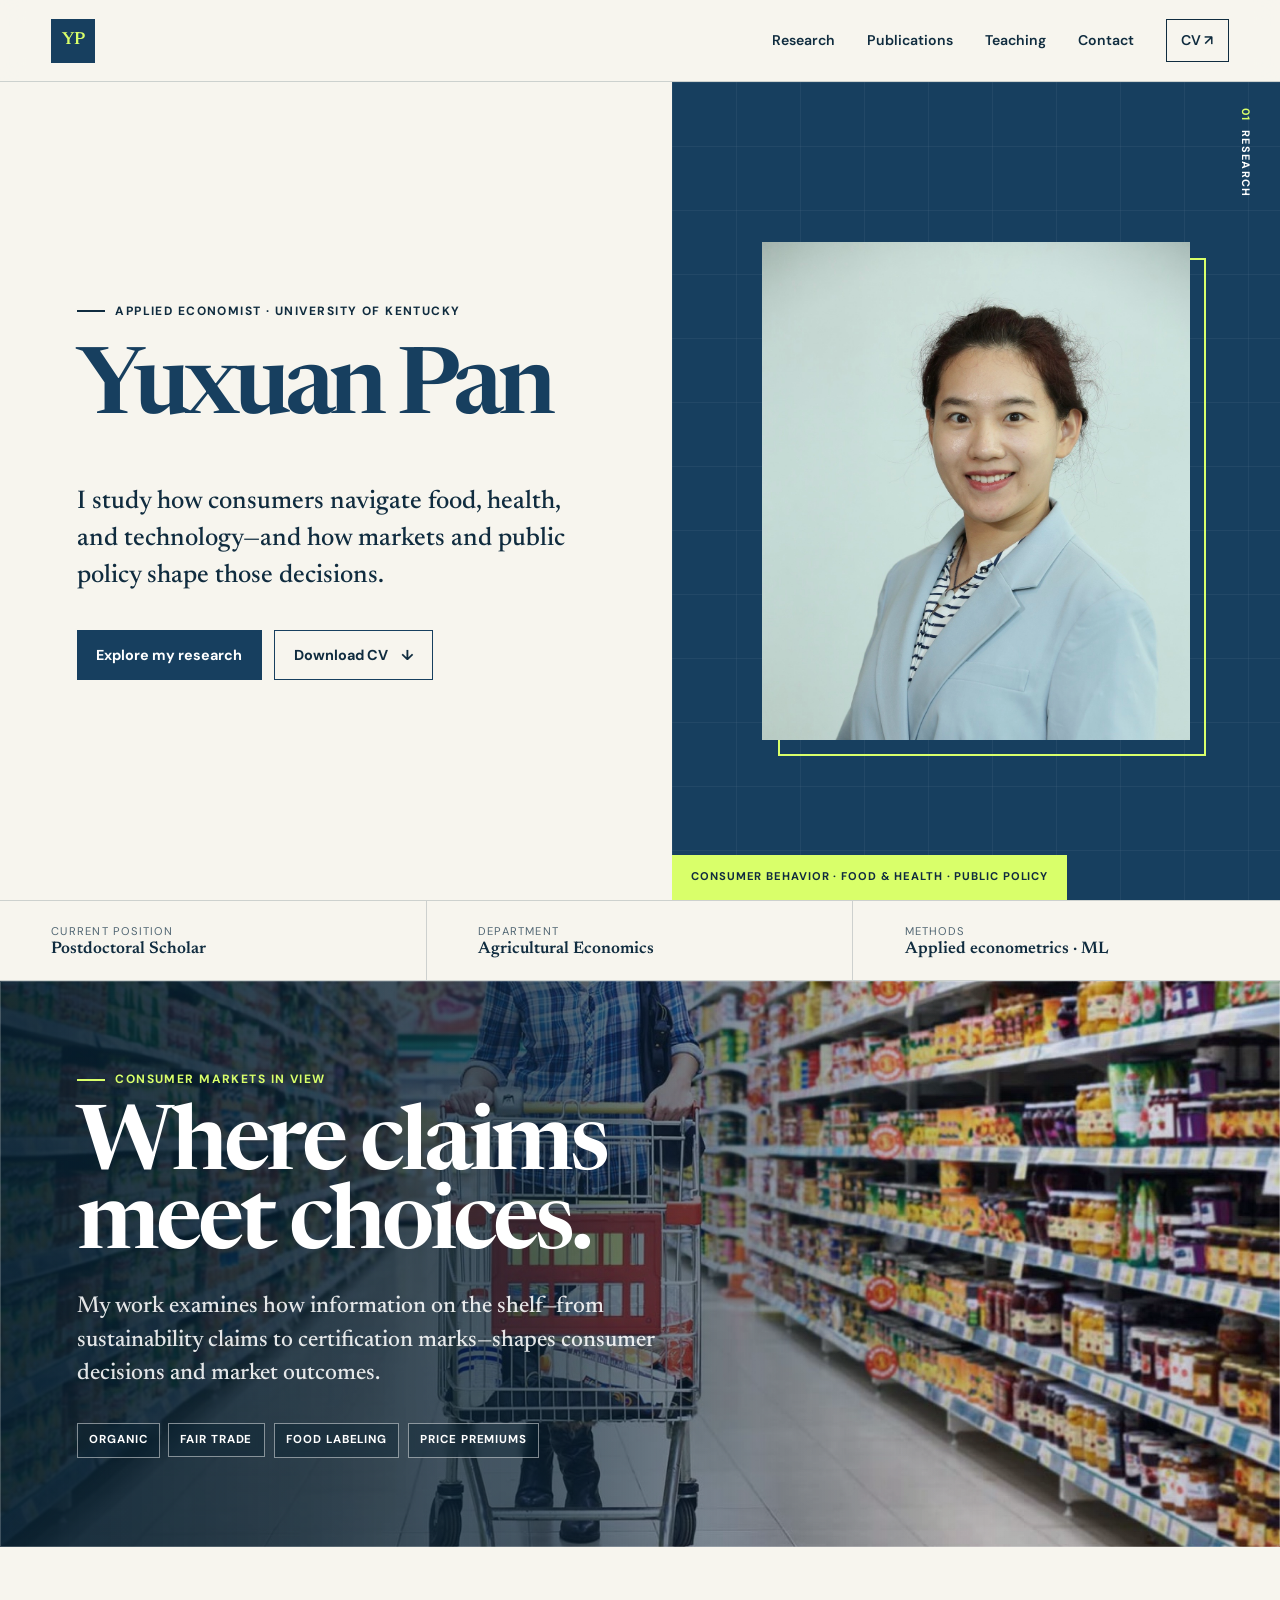
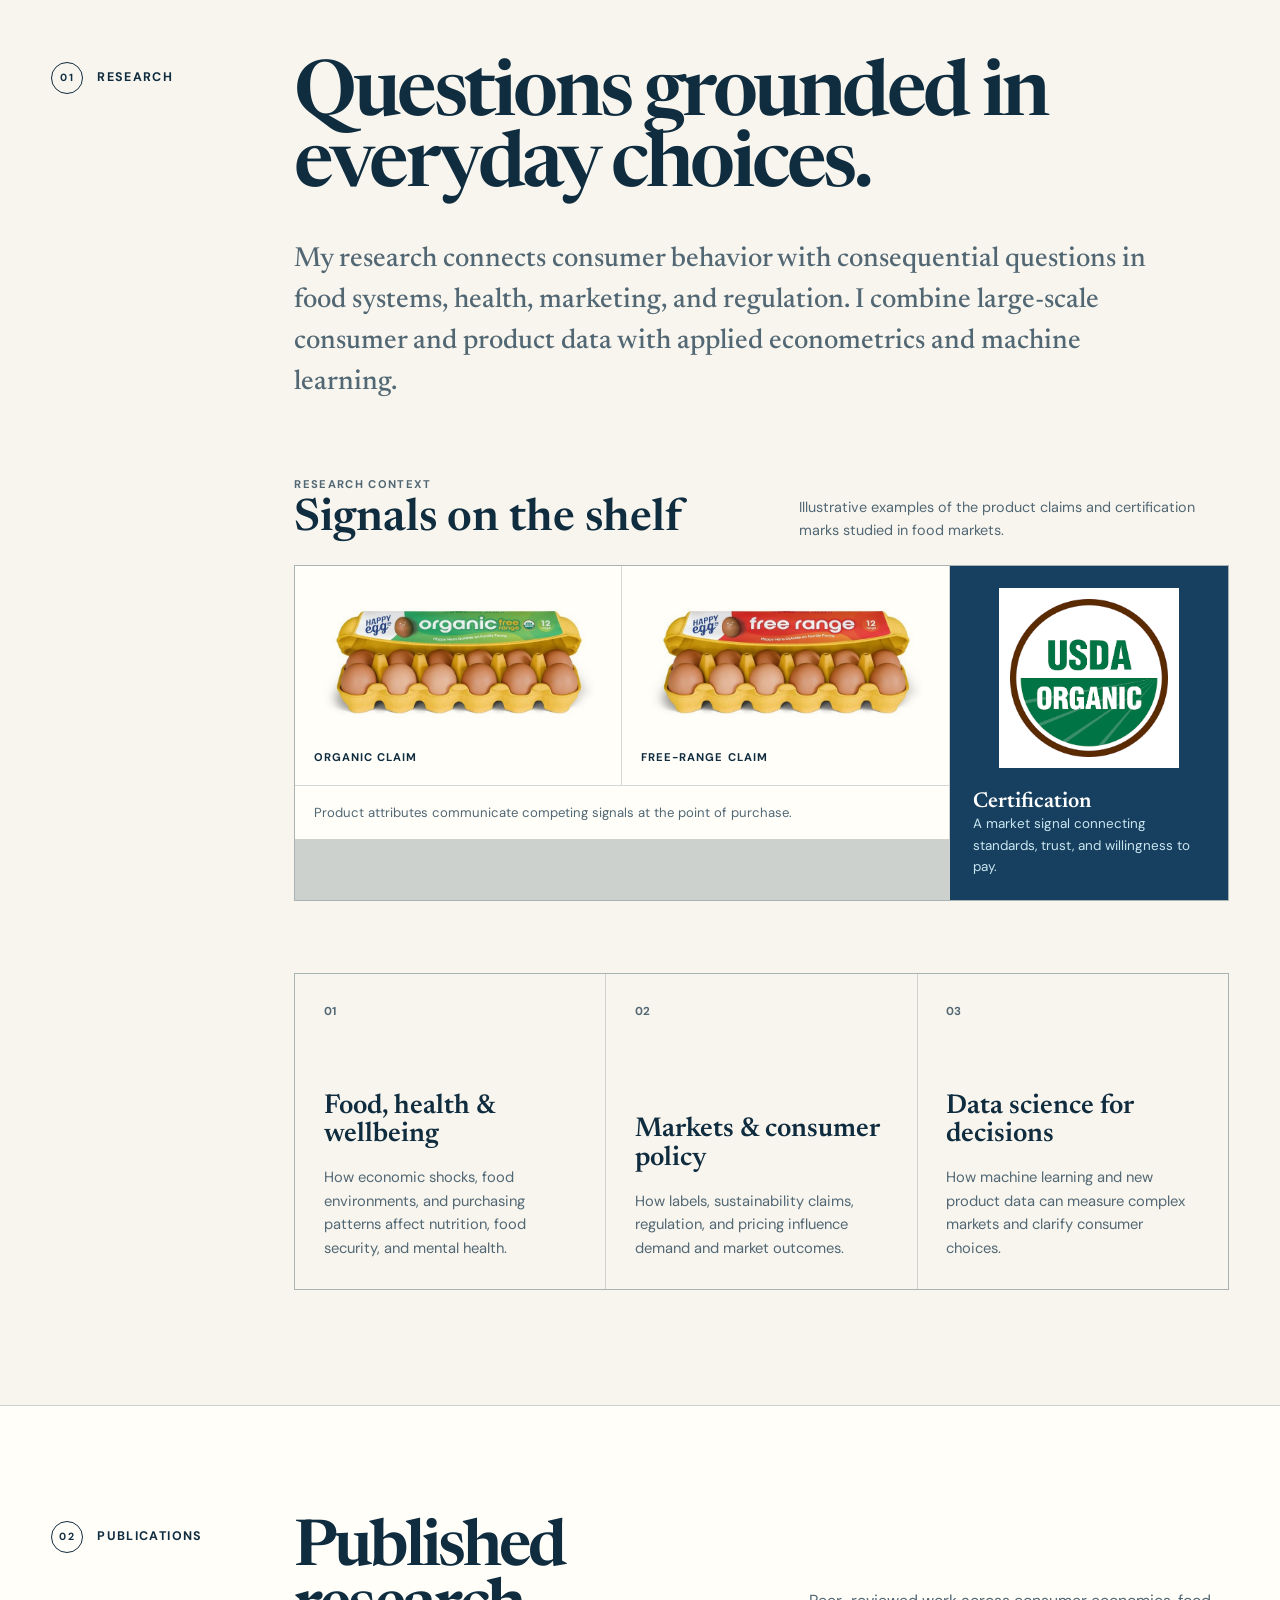
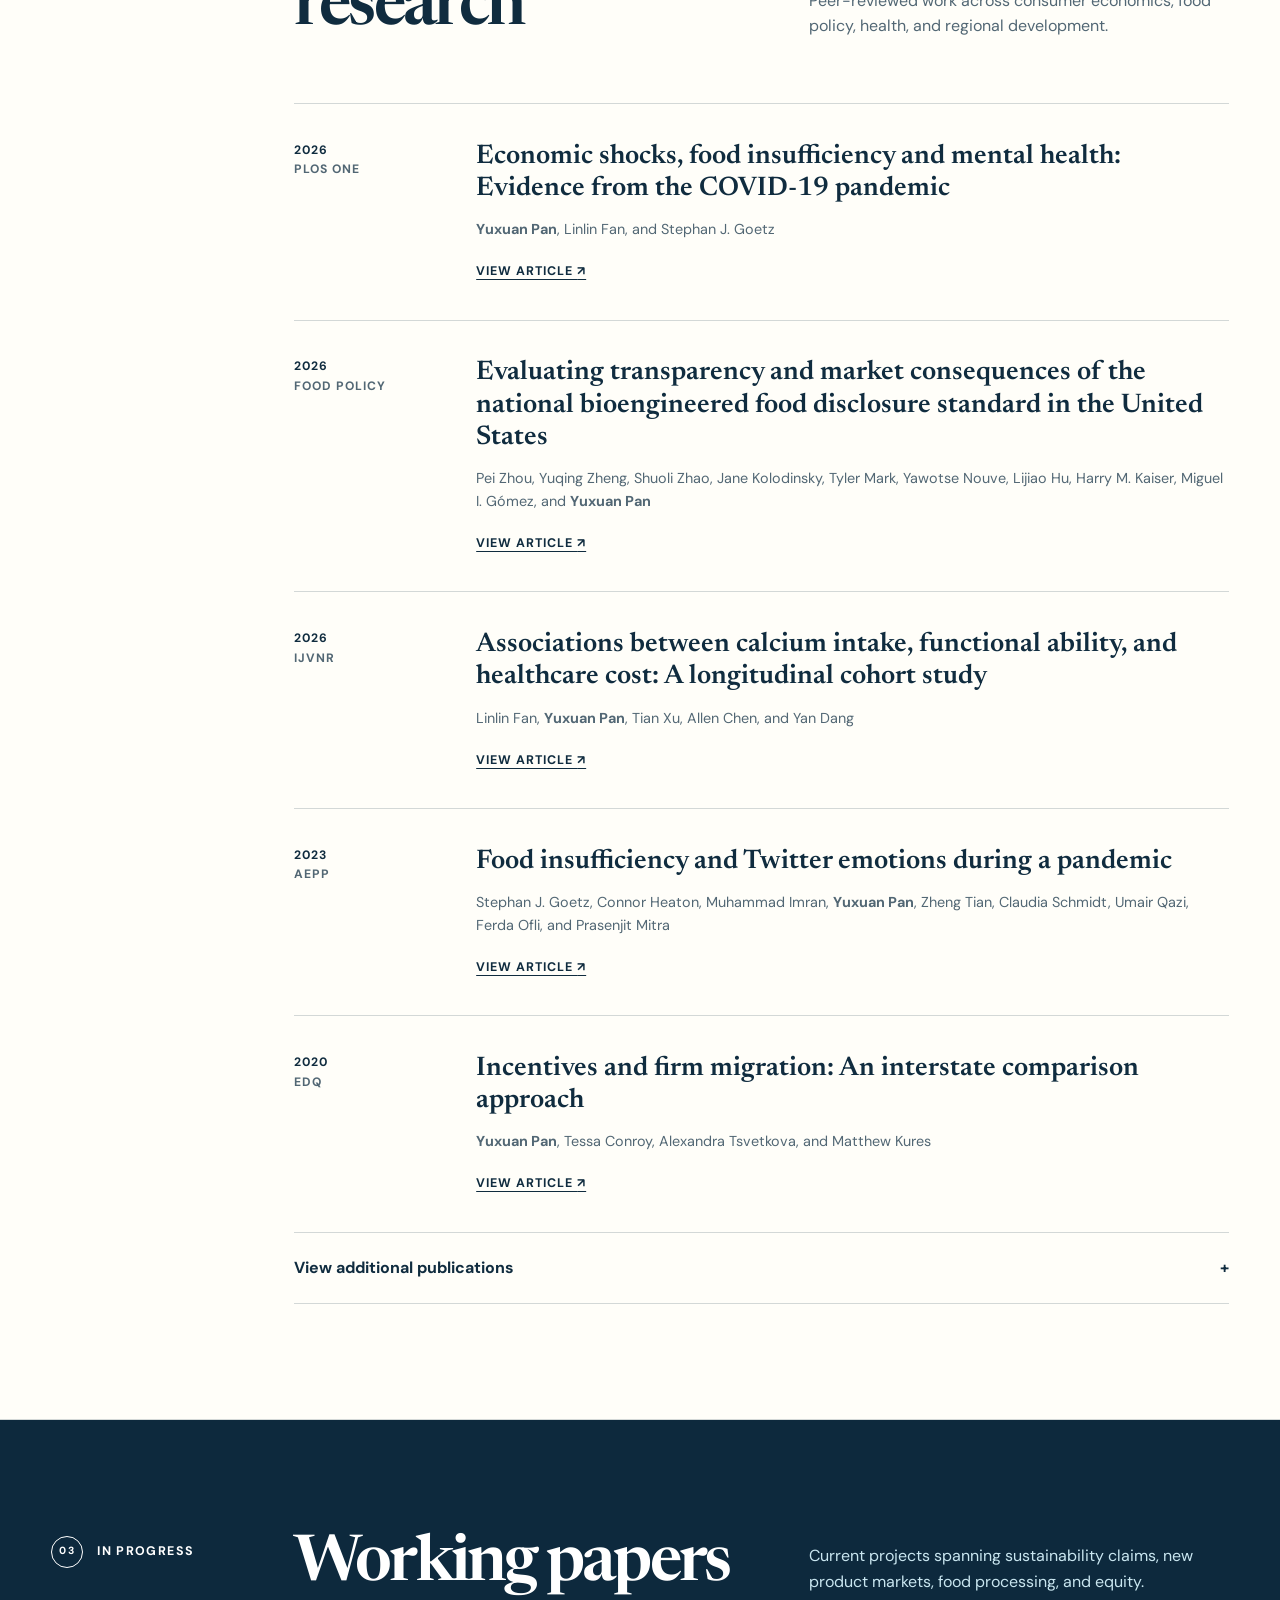
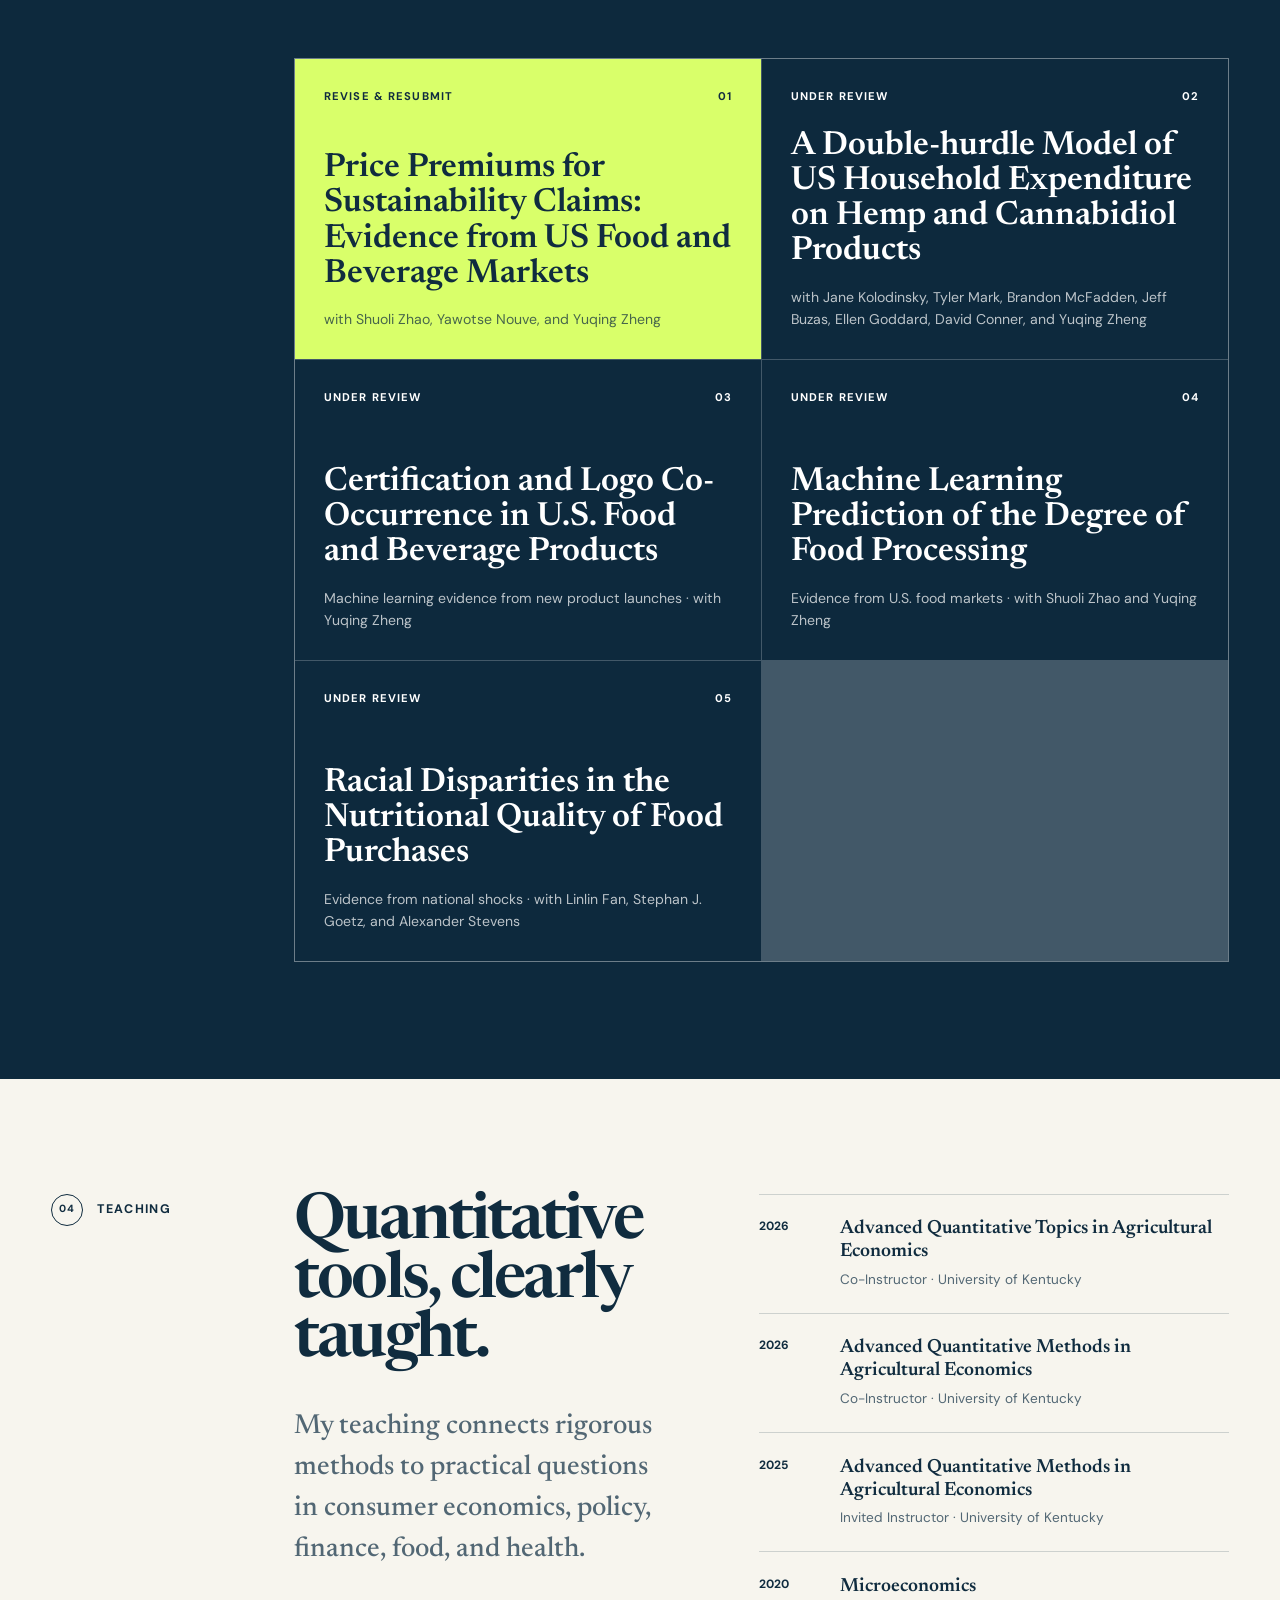
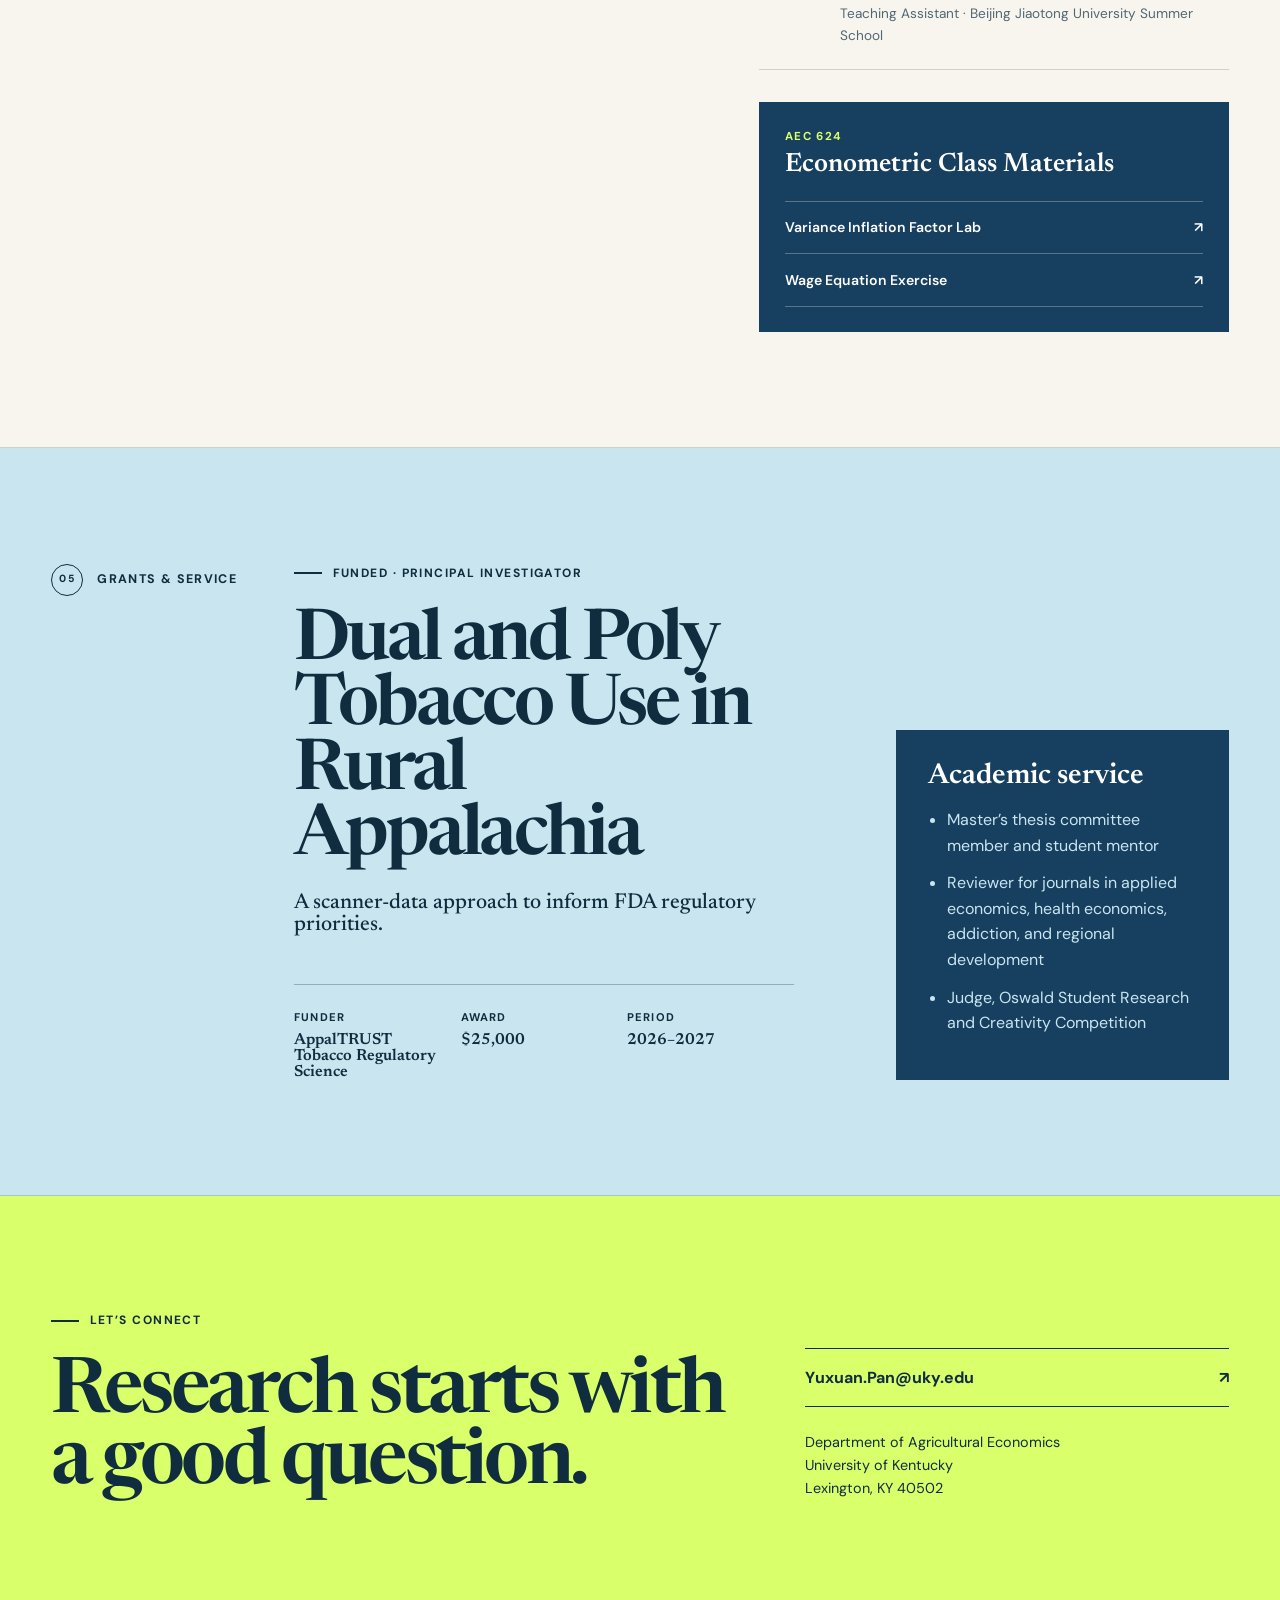
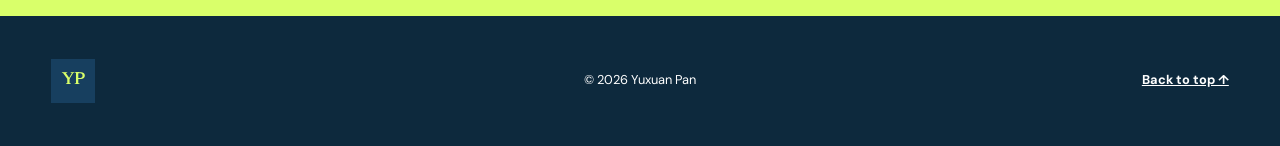
==== index.html @ a53d8818 "Save redesigned academic website draft Private backup with grocery-market imagery and sustainability" ====
<!doctype html>
<html lang="en">
  <head>
    <meta charset="utf-8" />
    <meta name="viewport" content="width=device-width, initial-scale=1" />
    <meta name="description" content="Yuxuan Pan is an applied economist studying consumer behavior, food and health, public policy, and machine learning." />
    <meta name="theme-color" content="#173f5f" />
    <title>Yuxuan Pan | Applied Economist</title>
    <link rel="preconnect" href="https://fonts.googleapis.com" />
    <link rel="preconnect" href="https://fonts.gstatic.com" crossorigin />
    <link href="https://fonts.googleapis.com/css2?family=DM+Sans:wght@400;500;600;700&amp;family=Newsreader:opsz,wght@6..72,500;6..72,600&amp;display=swap" rel="stylesheet" />
    <link rel="icon" type="image/svg+xml" href="data:image/svg+xml,%3Csvg xmlns='http://www.w3.org/2000/svg' viewBox='0 0 64 64'%3E%3Crect width='64' height='64' rx='14' fill='%23173f5f'/%3E%3Cpath d='M14 15h11l8 15 8-15h10L38 38v11H27V38z' fill='%23d9ff6a'/%3E%3C/svg%3E" />
    <link rel="stylesheet" href="styles.css" />
    <script src="script.js" defer></script>
  </head>
  <body>
    <a class="skip-link" href="#main">Skip to content</a>
    <header class="site-header">
      <a class="wordmark" href="#top" aria-label="Yuxuan Pan, home">YP</a>
      <button class="menu-button" type="button" aria-expanded="false" aria-controls="site-nav">
        <span class="menu-label">Menu</span><span class="menu-icon" aria-hidden="true"></span>
      </button>
      <nav id="site-nav" class="site-nav" aria-label="Main navigation">
        <a href="#research">Research</a>
        <a href="#publications">Publications</a>
        <a href="#teaching">Teaching</a>
        <a href="#contact">Contact</a>
        <a class="nav-cv" href="CV_Yuxuan_Pan.pdf" target="_blank" rel="noreferrer">CV <span aria-hidden="true">↗</span></a>
      </nav>
    </header>

    <main id="main">
      <section class="hero" id="top" aria-labelledby="hero-title">
        <div class="hero-copy reveal">
          <p class="eyebrow"><span></span> Applied economist · University of Kentucky</p>
          <h1 id="hero-title">Yuxuan Pan</h1>
          <p class="hero-intro">I study how consumers navigate food, health, and technology—and how markets and public policy shape those decisions.</p>
          <div class="hero-actions">
            <a class="button button-primary" href="#research">Explore my research</a>
            <a class="button button-quiet" href="CV_Yuxuan_Pan.pdf" target="_blank" rel="noreferrer">Download CV <span aria-hidden="true">↓</span></a>
          </div>
        </div>

        <figure class="profile-visual reveal">
          <div class="portrait-frame">
            <img src="yuxuan-pan.jpg" alt="Portrait of Yuxuan Pan" width="1200" height="1417" />
          </div>
          <figcaption>Consumer behavior · Food &amp; health · Public policy</figcaption>
          <div class="portrait-index" aria-hidden="true"><span>01</span><span>Research</span></div>
        </figure>
      </section>

      <section class="status-strip" aria-label="Current position and research fields">
        <div><span>Current position</span><strong>Postdoctoral Scholar</strong></div>
        <div><span>Department</span><strong>Agricultural Economics</strong></div>
        <div><span>Methods</span><strong>Applied econometrics · ML</strong></div>
      </section>

      <section class="market-lens" aria-labelledby="market-lens-title">
        <div class="market-lens-copy reveal">
          <p class="eyebrow"><span></span> Consumer markets in view</p>
          <h2 id="market-lens-title">Where claims meet choices.</h2>
          <p>My work examines how information on the shelf—from sustainability claims to certification marks—shapes consumer decisions and market outcomes.</p>
          <ul aria-label="Research topics">
            <li>Organic</li>
            <li>Fair Trade</li>
            <li>Food labeling</li>
            <li>Price premiums</li>
          </ul>
        </div>
      </section>

      <section class="section section-intro" id="research" aria-labelledby="research-title">
        <div class="section-label reveal"><span>01</span> Research</div>
        <div class="section-body reveal">
          <h2 id="research-title">Questions grounded in everyday choices.</h2>
          <p class="lead">My research connects consumer behavior with consequential questions in food systems, health, marketing, and regulation. I combine large-scale consumer and product data with applied econometrics and machine learning.</p>
          <div class="label-study">
            <div class="label-study-heading">
              <div>
                <p class="study-kicker">Research context</p>
                <h3>Signals on the shelf</h3>
              </div>
              <p>Illustrative examples of the product claims and certification marks studied in food markets.</p>
            </div>
            <div class="label-study-grid">
              <figure class="product-comparison">
                <div>
                  <img src="organic-eggs-crop.jpg" alt="Egg carton carrying an organic claim" width="800" height="430" loading="lazy" />
                  <span>Organic claim</span>
                </div>
                <div>
                  <img src="free-range-eggs-crop.jpg" alt="Egg carton carrying a free-range claim" width="800" height="430" loading="lazy" />
                  <span>Free-range claim</span>
                </div>
                <figcaption>Product attributes communicate competing signals at the point of purchase.</figcaption>
              </figure>
              <figure class="certification-card">
                <div class="seal-wrap"><img src="usda-organic.png" alt="USDA Organic certification mark" width="447" height="447" loading="lazy" /></div>
                <figcaption><strong>Certification</strong><br />A market signal connecting standards, trust, and willingness to pay.</figcaption>
              </figure>
            </div>
          </div>
          <div class="themes">
            <article>
              <span class="theme-number">01</span>
              <h3>Food, health &amp; wellbeing</h3>
              <p>How economic shocks, food environments, and purchasing patterns affect nutrition, food security, and mental health.</p>
            </article>
            <article>
              <span class="theme-number">02</span>
              <h3>Markets &amp; consumer policy</h3>
              <p>How labels, sustainability claims, regulation, and pricing influence demand and market outcomes.</p>
            </article>
            <article>
              <span class="theme-number">03</span>
              <h3>Data science for decisions</h3>
              <p>How machine learning and new product data can measure complex markets and clarify consumer choices.</p>
            </article>
          </div>
        </div>
      </section>

      <section class="section papers-section" id="publications" aria-labelledby="publications-title">
        <div class="section-label reveal"><span>02</span> Publications</div>
        <div class="section-body">
          <div class="section-heading reveal">
            <h2 id="publications-title">Published research</h2>
            <p>Peer-reviewed work across consumer economics, food policy, health, and regional development.</p>
          </div>

          <div class="paper-list">
            <article class="paper reveal">
              <div class="paper-meta"><span>2026</span><span>PLoS ONE</span></div>
              <div>
                <h3>Economic shocks, food insufficiency and mental health: Evidence from the COVID-19 pandemic</h3>
                <p><strong>Yuxuan Pan</strong>, Linlin Fan, and Stephan J. Goetz</p>
                <a href="https://doi.org/10.1371/journal.pone.0344745" target="_blank" rel="noreferrer">View article <span aria-hidden="true">↗</span></a>
              </div>
            </article>
            <article class="paper reveal">
              <div class="paper-meta"><span>2026</span><span>Food Policy</span></div>
              <div>
                <h3>Evaluating transparency and market consequences of the national bioengineered food disclosure standard in the United States</h3>
                <p>Pei Zhou, Yuqing Zheng, Shuoli Zhao, Jane Kolodinsky, Tyler Mark, Yawotse Nouve, Lijiao Hu, Harry M. Kaiser, Miguel I. Gómez, and <strong>Yuxuan Pan</strong></p>
                <a href="https://doi.org/10.1016/j.foodpol.2026.103107" target="_blank" rel="noreferrer">View article <span aria-hidden="true">↗</span></a>
              </div>
            </article>
            <article class="paper reveal">
              <div class="paper-meta"><span>2026</span><span>IJVNR</span></div>
              <div>
                <h3>Associations between calcium intake, functional ability, and healthcare cost: A longitudinal cohort study</h3>
                <p>Linlin Fan, <strong>Yuxuan Pan</strong>, Tian Xu, Allen Chen, and Yan Dang</p>
                <a href="https://doi.org/10.31083/IJVNR48053" target="_blank" rel="noreferrer">View article <span aria-hidden="true">↗</span></a>
              </div>
            </article>
            <article class="paper reveal">
              <div class="paper-meta"><span>2023</span><span>AEPP</span></div>
              <div>
                <h3>Food insufficiency and Twitter emotions during a pandemic</h3>
                <p>Stephan J. Goetz, Connor Heaton, Muhammad Imran, <strong>Yuxuan Pan</strong>, Zheng Tian, Claudia Schmidt, Umair Qazi, Ferda Ofli, and Prasenjit Mitra</p>
                <a href="https://doi.org/10.1002/aepp.13258" target="_blank" rel="noreferrer">View article <span aria-hidden="true">↗</span></a>
              </div>
            </article>
            <article class="paper reveal">
              <div class="paper-meta"><span>2020</span><span>EDQ</span></div>
              <div>
                <h3>Incentives and firm migration: An interstate comparison approach</h3>
                <p><strong>Yuxuan Pan</strong>, Tessa Conroy, Alexandra Tsvetkova, and Matthew Kures</p>
                <a href="https://doi.org/10.1177/0891242420917756" target="_blank" rel="noreferrer">View article <span aria-hidden="true">↗</span></a>
              </div>
            </article>
          </div>

          <details class="more-publications reveal">
            <summary>View additional publications <span aria-hidden="true">+</span></summary>
            <div class="additional-list">
              <p><span>2022</span> Arbogast, D., Eades, D., Goetz, S. J., &amp; <strong>Pan, Y.</strong> “Extension and Tourism: Previous Efforts, Current Trends, and the Future.” <em>Journal of Extension</em>, 60(2), Article 7. <a href="https://doi.org/10.34068/joe.60.02.07" target="_blank" rel="noreferrer">DOI ↗</a></p>
              <p><span>2016</span> Wang, T., Kang, Y., &amp; <strong>Pan, Y.</strong> “Comparison between Chinese and U.S. Peer-to-Peer Lending Platforms.” <em>Journal of Xi’an University of Posts and Telecommunications</em>, 21(5), 80–87.</p>
            </div>
          </details>
        </div>
      </section>

      <section class="section working-section" aria-labelledby="working-title">
        <div class="section-label reveal"><span>03</span> In progress</div>
        <div class="section-body">
          <div class="section-heading reveal">
            <h2 id="working-title">Working papers</h2>
            <p>Current projects spanning sustainability claims, new product markets, food processing, and equity.</p>
          </div>
          <div class="working-grid">
            <article class="working-card featured reveal">
              <div class="card-top"><span>Revise &amp; Resubmit</span><span>01</span></div>
              <h3>Price Premiums for Sustainability Claims: Evidence from US Food and Beverage Markets</h3>
              <p>with Shuoli Zhao, Yawotse Nouve, and Yuqing Zheng</p>
            </article>
            <article class="working-card reveal">
              <div class="card-top"><span>Under Review</span><span>02</span></div>
              <h3>A Double-hurdle Model of US Household Expenditure on Hemp and Cannabidiol Products</h3>
              <p>with Jane Kolodinsky, Tyler Mark, Brandon McFadden, Jeff Buzas, Ellen Goddard, David Conner, and Yuqing Zheng</p>
            </article>
            <article class="working-card reveal">
              <div class="card-top"><span>Under Review</span><span>03</span></div>
              <h3>Certification and Logo Co-Occurrence in U.S. Food and Beverage Products</h3>
              <p>Machine learning evidence from new product launches · with Yuqing Zheng</p>
            </article>
            <article class="working-card reveal">
              <div class="card-top"><span>Under Review</span><span>04</span></div>
              <h3>Machine Learning Prediction of the Degree of Food Processing</h3>
              <p>Evidence from U.S. food markets · with Shuoli Zhao and Yuqing Zheng</p>
            </article>
            <article class="working-card reveal">
              <div class="card-top"><span>Under Review</span><span>05</span></div>
              <h3>Racial Disparities in the Nutritional Quality of Food Purchases</h3>
              <p>Evidence from national shocks · with Linlin Fan, Stephan J. Goetz, and Alexander Stevens</p>
            </article>
          </div>
        </div>
      </section>

      <section class="section teaching-section" id="teaching" aria-labelledby="teaching-title">
        <div class="section-label reveal"><span>04</span> Teaching</div>
        <div class="section-body teaching-layout">
          <div class="reveal">
            <h2 id="teaching-title">Quantitative tools, clearly taught.</h2>
            <p class="lead">My teaching connects rigorous methods to practical questions in consumer economics, policy, finance, food, and health.</p>
          </div>
          <div class="teaching-column reveal">
            <div class="teaching-list">
              <article>
                <span>2026</span>
                <div><h3>Advanced Quantitative Topics in Agricultural Economics</h3><p>Co-Instructor · University of Kentucky</p></div>
              </article>
              <article>
                <span>2026</span>
                <div><h3>Advanced Quantitative Methods in Agricultural Economics</h3><p>Co-Instructor · University of Kentucky</p></div>
              </article>
              <article>
                <span>2025</span>
                <div><h3>Advanced Quantitative Methods in Agricultural Economics</h3><p>Invited Instructor · University of Kentucky</p></div>
              </article>
              <article>
                <span>2020</span>
                <div><h3>Microeconomics</h3><p>Teaching Assistant · Beijing Jiaotong University Summer School</p></div>
              </article>
            </div>
            <aside class="course-materials" aria-labelledby="course-materials-title">
              <p class="course-code">AEC 624</p>
              <h3 id="course-materials-title">Econometric Class Materials</h3>
              <div class="material-links">
                <a href="vif-lab.html">Variance Inflation Factor Lab <span aria-hidden="true">↗</span></a>
                <a href="wage_equation_exercise.html">Wage Equation Exercise <span aria-hidden="true">↗</span></a>
              </div>
            </aside>
          </div>
        </div>
      </section>

      <section class="section grant-section" aria-labelledby="grant-title">
        <div class="section-label reveal"><span>05</span> Grants &amp; service</div>
        <div class="section-body grant-grid">
          <article class="grant-feature reveal">
            <p class="eyebrow"><span></span> Funded · Principal Investigator</p>
            <h2 id="grant-title">Dual and Poly Tobacco Use in Rural Appalachia</h2>
            <p>A scanner-data approach to inform FDA regulatory priorities.</p>
            <dl>
              <div><dt>Funder</dt><dd>AppalTRUST Tobacco Regulatory Science</dd></div>
              <div><dt>Award</dt><dd>$25,000</dd></div>
              <div><dt>Period</dt><dd>2026–2027</dd></div>
            </dl>
          </article>
          <div class="service-block reveal">
            <h3>Academic service</h3>
            <ul>
              <li>Master’s thesis committee member and student mentor</li>
              <li>Reviewer for journals in applied economics, health economics, addiction, and regional development</li>
              <li>Judge, Oswald Student Research and Creativity Competition</li>
            </ul>
          </div>
        </div>
      </section>

      <section class="contact-section" id="contact" aria-labelledby="contact-title">
        <div class="contact-copy reveal">
          <p class="eyebrow"><span></span> Let’s connect</p>
          <h2 id="contact-title">Research starts with a good question.</h2>
        </div>
        <div class="contact-actions reveal">
          <a href="mailto:Yuxuan.Pan@uky.edu">Yuxuan.Pan@uky.edu <span aria-hidden="true">↗</span></a>
          <p>Department of Agricultural Economics<br />University of Kentucky<br />Lexington, KY 40502</p>
        </div>
      </section>
    </main>

    <footer>
      <a class="wordmark footer-mark" href="#top">YP</a>
      <p>© <span id="year">2026</span> Yuxuan Pan</p>
      <a href="#top">Back to top ↑</a>
    </footer>
  </body>
</html>
---- styles.css ----
:root {
  --ink: #102c3f;
  --blue: #173f5f;
  --blue-dark: #0d293d;
  --sky: #c9e6f0;
  --acid: #d9ff6a;
  --paper: #f7f5ee;
  --white: #fffef9;
  --line: rgba(16, 44, 63, 0.18);
  --muted: #526774;
  --sans: "DM Sans", Arial, sans-serif;
  --serif: "Newsreader", Georgia, serif;
  --max: 1440px;
}

* { box-sizing: border-box; }
html { scroll-behavior: smooth; }
body {
  margin: 0;
  background: var(--paper);
  color: var(--ink);
  font-family: var(--sans);
  font-size: 16px;
  line-height: 1.6;
  -webkit-font-smoothing: antialiased;
}
a { color: inherit; }
button, a { -webkit-tap-highlight-color: transparent; }
.skip-link { position: fixed; left: 1rem; top: -5rem; z-index: 100; background: var(--acid); color: var(--ink); padding: .7rem 1rem; font-weight: 700; }
.skip-link:focus { top: 1rem; }

.site-header {
  position: sticky;
  top: 0;
  z-index: 50;
  max-width: var(--max);
  margin: auto;
  min-height: 82px;
  display: grid;
  grid-template-columns: auto 1fr;
  align-items: center;
  padding: 0 clamp(1.25rem, 4vw, 4.5rem);
  border-bottom: 1px solid var(--line);
  background: color-mix(in srgb, var(--paper) 90%, transparent);
  backdrop-filter: blur(12px);
}
.wordmark {
  display: grid;
  place-items: center;
  width: 44px;
  height: 44px;
  background: var(--blue);
  color: var(--acid);
  font: 600 1.1rem/1 var(--serif);
  text-decoration: none;
}
.site-nav { justify-self: end; display: flex; align-items: center; gap: clamp(1rem, 2.5vw, 2.8rem); }
.site-nav a { font-size: .88rem; font-weight: 600; text-decoration: none; }
.site-nav a:not(.nav-cv) { position: relative; }
.site-nav a:not(.nav-cv)::after { content: ""; position: absolute; left: 0; right: 100%; bottom: -.35rem; height: 2px; background: var(--blue); transition: right .25s ease; }
.site-nav a:hover::after, .site-nav a:focus-visible::after { right: 0; }
.nav-cv { padding: .55rem .9rem; border: 1px solid var(--ink); }
.menu-button { display: none; }

main, footer { max-width: var(--max); margin: auto; }
.hero { min-height: calc(100vh - 82px); display: grid; grid-template-columns: 1.05fr .95fr; }
.hero-copy { display: flex; flex-direction: column; justify-content: center; padding: clamp(4rem, 8vw, 8rem) clamp(1.25rem, 6vw, 6.5rem); }
.eyebrow { margin: 0 0 1.8rem; display: flex; align-items: center; gap: .65rem; font-size: .75rem; font-weight: 700; letter-spacing: .12em; text-transform: uppercase; }
.eyebrow span { width: 28px; height: 2px; background: currentColor; }
h1 { margin: 0; white-space: nowrap; font: 600 clamp(4.2rem, 7.2vw, 7.2rem)/.9 var(--serif); letter-spacing: -.055em; }
h1 { color: var(--blue); }
.hero-intro { max-width: 660px; margin: 3.2rem 0 2.2rem; font: 500 clamp(1.25rem, 2vw, 1.7rem)/1.45 var(--serif); }
.hero-actions { display: flex; flex-wrap: wrap; gap: .8rem; }
.button { display: inline-flex; align-items: center; justify-content: center; min-height: 50px; padding: .7rem 1.15rem; font-weight: 700; font-size: .9rem; text-decoration: none; border: 1px solid var(--blue); transition: transform .2s ease, background .2s ease; }
.button:hover { transform: translateY(-2px); }
.button-primary { background: var(--blue); color: white; }
.button-primary:hover { background: var(--blue-dark); }
.button-quiet span { margin-left: .8rem; }

.profile-visual { position: relative; min-height: 620px; overflow: hidden; margin: 0; background: var(--blue); color: white; display: grid; place-items: center; padding: clamp(3.5rem, 7vw, 7rem); isolation: isolate; }
.profile-visual::before { content: ""; position: absolute; inset: 0; z-index: -1; opacity: .18; background-image: linear-gradient(rgba(255,255,255,.28) 1px, transparent 1px), linear-gradient(90deg, rgba(255,255,255,.28) 1px, transparent 1px); background-size: 64px 64px; }
.portrait-frame { position: relative; width: min(100%, 520px); aspect-ratio: 4 / 4.65; }
.portrait-frame::after { content: ""; position: absolute; inset: 16px -16px -16px 16px; z-index: -1; border: 2px solid var(--acid); }
.portrait-frame img { width: 100%; height: 100%; display: block; object-fit: cover; object-position: center 18%; filter: saturate(.88) contrast(1.02); }
.profile-visual figcaption { position: absolute; left: 0; bottom: 0; padding: .85rem 1.2rem; background: var(--acid); color: var(--ink); font-size: .7rem; font-weight: 700; letter-spacing: .08em; text-transform: uppercase; }
.portrait-index { position: absolute; right: 1.6rem; top: 1.6rem; display: flex; gap: .55rem; align-items: center; writing-mode: vertical-rl; font-size: .68rem; font-weight: 700; letter-spacing: .12em; text-transform: uppercase; }
.portrait-index span:first-child { color: var(--acid); }

.status-strip { display: grid; grid-template-columns: repeat(3, 1fr); border-top: 1px solid var(--line); border-bottom: 1px solid var(--line); }
.status-strip div { padding: 1.4rem clamp(1.25rem, 4vw, 4.5rem); border-right: 1px solid var(--line); }
.status-strip div:last-child { border-right: 0; }
.status-strip span, .status-strip strong { display: block; }
.status-strip span { font-size: .7rem; text-transform: uppercase; letter-spacing: .11em; color: var(--muted); }
.status-strip strong { font: 600 1.05rem var(--serif); }

.market-lens { position: relative; min-height: 560px; display: flex; align-items: flex-end; padding: clamp(3rem, 7vw, 7rem) clamp(1.25rem, 6vw, 6.5rem); color: white; background: linear-gradient(90deg, rgba(7,31,47,.92) 0%, rgba(7,31,47,.72) 42%, rgba(7,31,47,.12) 78%), url("grocery-market.jpg") center / cover no-repeat; overflow: hidden; }
.market-lens::after { content: ""; position: absolute; inset: 0; pointer-events: none; border: 1px solid rgba(255,255,255,.2); }
.market-lens-copy { position: relative; z-index: 1; max-width: 690px; }
.market-lens .eyebrow { margin-bottom: 1.2rem; color: var(--acid); }
.market-lens h2 { max-width: 660px; margin: 0; font: 600 clamp(3.6rem, 7vw, 7rem)/.88 var(--serif); letter-spacing: -.045em; }
.market-lens-copy > p:not(.eyebrow) { max-width: 610px; margin: 1.5rem 0 0; font: 500 clamp(1.1rem, 1.8vw, 1.45rem)/1.45 var(--serif); color: rgba(255,255,255,.88); }
.market-lens ul { display: flex; flex-wrap: wrap; gap: .55rem; margin: 2rem 0 0; padding: 0; list-style: none; }
.market-lens li { padding: .45rem .7rem; border: 1px solid rgba(255,255,255,.48); background: rgba(7,31,47,.4); font-size: .72rem; font-weight: 700; letter-spacing: .08em; text-transform: uppercase; backdrop-filter: blur(4px); }

.section { display: grid; grid-template-columns: minmax(150px, .26fr) 1fr; padding: clamp(5rem, 9vw, 9rem) clamp(1.25rem, 4vw, 4.5rem); border-bottom: 1px solid var(--line); }
.section-label { font-size: .78rem; font-weight: 700; letter-spacing: .11em; text-transform: uppercase; }
.section-label span { display: inline-grid; place-items: center; width: 32px; height: 32px; margin-right: .6rem; border: 1px solid var(--ink); border-radius: 50%; font-size: .65rem; }
.section-body { min-width: 0; }
.section h2, .contact-section h2 { max-width: 900px; margin: 0; font: 600 clamp(3rem, 6vw, 6.4rem)/.92 var(--serif); letter-spacing: -.045em; }
.lead { max-width: 890px; margin: 2.2rem 0 0; font: 500 clamp(1.25rem, 2.15vw, 1.75rem)/1.5 var(--serif); color: var(--muted); }
.label-study { margin-top: 4.5rem; }
.label-study-heading { display: flex; justify-content: space-between; align-items: flex-end; gap: 2rem; margin-bottom: 1.4rem; }
.study-kicker { margin: 0 0 .25rem; color: var(--muted); font-size: .7rem; font-weight: 700; letter-spacing: .12em; text-transform: uppercase; }
.label-study-heading h3 { margin: 0; font: 600 clamp(2rem, 3.5vw, 3.4rem)/1 var(--serif); }
.label-study-heading > p { max-width: 430px; margin: 0; color: var(--muted); font-size: .9rem; }
.label-study-grid { display: grid; grid-template-columns: 1.65fr .7fr; align-items: start; gap: 1px; background: var(--line); border: 1px solid var(--line); }
.label-study figure { margin: 0; }
.product-comparison { display: grid; grid-template-columns: 1fr 1fr; background: var(--white); }
.product-comparison > div { position: relative; min-width: 0; padding: 1.2rem 1.2rem 2.8rem; border-right: 1px solid var(--line); }
.product-comparison > div:nth-child(2) { border-right: 0; }
.product-comparison img { width: 100%; height: auto; aspect-ratio: 800 / 430; display: block; object-fit: contain; mix-blend-mode: multiply; }
.product-comparison span { position: absolute; left: 1.2rem; bottom: 1.1rem; font-size: .7rem; font-weight: 700; letter-spacing: .09em; text-transform: uppercase; }
.product-comparison figcaption { grid-column: 1 / -1; padding: 1rem 1.2rem; border-top: 1px solid var(--line); color: var(--muted); font-size: .82rem; }
.certification-card { display: flex; flex-direction: column; justify-content: flex-start; gap: 1rem; padding: 1.4rem; background: var(--blue); color: white; }
.seal-wrap { width: min(100%, 180px); margin: 0 auto; padding: .7rem; background: white; }
.certification-card img { width: 100%; height: auto; display: block; }
.certification-card figcaption { padding-top: .4rem; color: var(--sky); font-size: .84rem; }
.certification-card strong { color: white; font: 600 1.35rem var(--serif); }
.themes { display: grid; grid-template-columns: repeat(3, 1fr); gap: 1px; margin-top: 4.5rem; background: var(--line); border: 1px solid var(--line); }
.themes article { min-height: 315px; padding: 1.8rem; background: var(--paper); display: flex; flex-direction: column; }
.theme-number { font-size: .72rem; font-weight: 700; color: var(--muted); }
.themes h3 { margin: auto 0 1rem; font: 600 1.7rem/1.05 var(--serif); }
.themes p { margin: 0; color: var(--muted); font-size: .92rem; }

.papers-section { background: var(--white); }
.section-heading { display: flex; align-items: flex-end; justify-content: space-between; gap: 2rem; margin-bottom: 4rem; }
.section-heading h2 { font-size: clamp(3rem, 5vw, 5.2rem); }
.section-heading > p { max-width: 420px; margin: 0; color: var(--muted); }
.paper { display: grid; grid-template-columns: 150px 1fr; gap: 2rem; padding: 2.3rem 0; border-top: 1px solid var(--line); }
.paper-meta span { display: block; font-size: .76rem; font-weight: 700; letter-spacing: .08em; text-transform: uppercase; }
.paper-meta span:last-child { color: var(--muted); }
.paper h3 { max-width: 900px; margin: 0 0 .8rem; font: 600 clamp(1.4rem, 2.1vw, 2rem)/1.2 var(--serif); }
.paper p { max-width: 900px; margin: 0 0 1rem; color: var(--muted); font-size: .9rem; }
.paper a, .additional-list a { font-size: .78rem; font-weight: 700; text-transform: uppercase; letter-spacing: .08em; text-underline-offset: .25rem; }
.more-publications { border-top: 1px solid var(--line); border-bottom: 1px solid var(--line); }
.more-publications summary { padding: 1.4rem 0; cursor: pointer; font-weight: 700; list-style: none; display: flex; justify-content: space-between; }
.more-publications summary::-webkit-details-marker { display: none; }
.more-publications[open] summary span { transform: rotate(45deg); }
.additional-list { padding: .5rem 0 1.5rem; color: var(--muted); }
.additional-list p { display: grid; grid-template-columns: 70px 1fr; gap: 1rem; }

.working-section { background: var(--blue-dark); color: white; }
.working-section .section-label span { border-color: white; }
.working-section .section-heading p { color: var(--sky); }
.working-grid { display: grid; grid-template-columns: repeat(2, 1fr); gap: 1px; background: rgba(255,255,255,.22); border: 1px solid rgba(255,255,255,.22); }
.working-card { min-height: 300px; padding: 1.8rem; background: var(--blue-dark); display: flex; flex-direction: column; }
.working-card.featured { background: var(--acid); color: var(--ink); }
.card-top { display: flex; justify-content: space-between; font-size: .7rem; font-weight: 700; letter-spacing: .1em; text-transform: uppercase; }
.working-card h3 { margin: auto 0 1rem; max-width: 620px; font: 600 clamp(1.45rem, 2.6vw, 2.35rem)/1.06 var(--serif); }
.working-card p { margin: 0; color: currentColor; opacity: .72; font-size: .88rem; }

.teaching-layout { display: grid; grid-template-columns: .8fr 1fr; gap: clamp(3rem, 7vw, 8rem); }
.teaching-layout h2 { font-size: clamp(3rem, 5vw, 5rem); }
.teaching-list { border-top: 1px solid var(--line); }
.teaching-list article { display: grid; grid-template-columns: 65px 1fr; gap: 1rem; padding: 1.4rem 0; border-bottom: 1px solid var(--line); }
.teaching-list article > span { font-size: .75rem; font-weight: 700; }
.teaching-list h3 { margin: 0; font: 600 1.2rem/1.2 var(--serif); }
.teaching-list p { margin: .35rem 0 0; color: var(--muted); font-size: .85rem; }
.course-materials { margin-top: 2rem; padding: 1.6rem; background: var(--blue); color: white; }
.course-code { margin: 0 0 .3rem; color: var(--acid); font-size: .72rem; font-weight: 700; letter-spacing: .12em; text-transform: uppercase; }
.course-materials h3 { margin: 0 0 1.3rem; font: 600 1.65rem/1.1 var(--serif); }
.material-links { border-top: 1px solid rgba(255,255,255,.28); }
.material-links a { display: flex; justify-content: space-between; gap: 1rem; padding: .9rem 0; border-bottom: 1px solid rgba(255,255,255,.28); color: white; font-size: .88rem; font-weight: 600; text-decoration: none; }
.material-links a:hover, .material-links a:focus-visible { color: var(--acid); }

.grant-section { background: var(--sky); }
.grant-grid { display: grid; grid-template-columns: 1.2fr .8fr; gap: clamp(3rem, 8vw, 9rem); }
.grant-feature h2 { font-size: clamp(3rem, 5.5vw, 5.6rem); }
.grant-feature > p:not(.eyebrow) { font: 500 1.35rem var(--serif); }
.grant-feature dl { display: grid; grid-template-columns: repeat(3, 1fr); margin: 3rem 0 0; padding-top: 1.5rem; border-top: 1px solid rgba(16,44,63,.3); }
.grant-feature dl div { padding-right: 1rem; }
.grant-feature dt { font-size: .7rem; font-weight: 700; text-transform: uppercase; letter-spacing: .1em; }
.grant-feature dd { margin: .3rem 0 0; font: 600 1rem var(--serif); }
.service-block { align-self: end; padding: 2rem; background: var(--blue); color: white; }
.service-block h3 { margin: 0 0 1rem; font: 600 1.8rem var(--serif); }
.service-block ul { margin: 0; padding-left: 1.2rem; }
.service-block li { margin: .75rem 0; color: var(--sky); }

.contact-section { display: grid; grid-template-columns: 1.25fr .75fr; gap: 3rem; padding: clamp(5rem, 9vw, 9rem) clamp(1.25rem, 4vw, 4.5rem); background: var(--acid); }
.contact-actions { align-self: end; }
.contact-actions > a { display: flex; justify-content: space-between; padding: 1rem 0; border-top: 1px solid var(--ink); border-bottom: 1px solid var(--ink); font-weight: 700; text-decoration: none; }
.contact-actions > a:hover { font-style: italic; }
.contact-actions p { margin: 1.5rem 0 0; font-size: .9rem; }
footer { display: grid; grid-template-columns: 1fr auto 1fr; align-items: center; min-height: 130px; padding: 2rem clamp(1.25rem, 4vw, 4.5rem); background: var(--blue-dark); color: white; }
footer p { font-size: .8rem; }
footer > a:last-child { justify-self: end; font-size: .8rem; font-weight: 700; }

.reveal { opacity: 0; transform: translateY(24px); transition: opacity .65s ease, transform .65s ease; }
.reveal.is-visible { opacity: 1; transform: none; }
@media (prefers-reduced-motion: reduce) {
  html { scroll-behavior: auto; }
  .reveal { opacity: 1; transform: none; transition: none; }
}

@media (max-width: 980px) {
  .hero { grid-template-columns: 1fr; }
  .hero-copy { min-height: 690px; }
  .profile-visual { min-height: 620px; }
  .section { grid-template-columns: 1fr; gap: 3rem; }
  .teaching-layout, .grant-grid { grid-template-columns: 1fr; }
  .section-heading { align-items: flex-start; flex-direction: column; }
  .contact-section { grid-template-columns: 1fr; }
  .contact-actions { max-width: 600px; }
}

@media (max-width: 760px) {
  .site-header { min-height: 70px; }
  .menu-button { justify-self: end; display: flex; align-items: center; gap: .6rem; border: 0; background: transparent; color: var(--ink); font: 700 .82rem var(--sans); }
  .menu-icon, .menu-icon::before { width: 18px; height: 2px; background: currentColor; display: block; content: ""; transition: transform .2s; }
  .menu-icon::before { transform: translateY(6px); }
  .menu-button[aria-expanded="true"] .menu-icon { transform: rotate(45deg); }
  .menu-button[aria-expanded="true"] .menu-icon::before { transform: rotate(90deg); }
  .site-nav { display: none; position: absolute; top: 70px; left: 0; right: 0; padding: 1.3rem; background: var(--paper); border-bottom: 1px solid var(--line); flex-direction: column; align-items: stretch; gap: 0; }
  .site-nav.is-open { display: flex; }
  .site-nav a { padding: .8rem 0; }
  .nav-cv { border: 0; }
  .hero { min-height: auto; }
  .hero-copy { min-height: 640px; }
  h1 { font-size: clamp(3.5rem, 17vw, 5rem); }
  .profile-visual { min-height: 560px; padding: 4.5rem 2.5rem 5.5rem; }
  .profile-visual figcaption { right: 0; text-align: center; }
  .status-strip { grid-template-columns: 1fr; }
  .status-strip div { border-right: 0; border-bottom: 1px solid var(--line); }
  .status-strip div:last-child { border-bottom: 0; }
  .market-lens { min-height: 620px; background-position: 54% center; }
  .market-lens h2 { font-size: clamp(3.4rem, 13vw, 5.2rem); }
  .label-study-heading { align-items: flex-start; flex-direction: column; }
  .label-study-grid { grid-template-columns: 1fr; }
  .certification-card { display: grid; grid-template-columns: minmax(130px, .55fr) 1fr; align-items: center; gap: 1.3rem; }
  .certification-card figcaption { padding-top: 0; }
  .themes, .working-grid { grid-template-columns: 1fr; }
  .themes article { min-height: 250px; }
  .paper { grid-template-columns: 1fr; gap: .8rem; }
  .paper-meta { display: flex; gap: .8rem; }
  .additional-list p { grid-template-columns: 1fr; gap: .2rem; }
  .grant-feature dl { grid-template-columns: 1fr; gap: 1.2rem; }
  footer { grid-template-columns: auto 1fr; gap: 1rem; }
  footer p { justify-self: end; }
  footer > a:last-child { grid-column: 1 / -1; justify-self: start; }
}

@media (max-width: 440px) {
  .hero-actions { flex-direction: column; align-items: stretch; }
  h1 { font-size: clamp(3.2rem, 16.5vw, 4.3rem); }
  .profile-visual { min-height: 510px; padding: 4rem 2rem 5rem; }
  .market-lens { min-height: 600px; background-position: 58% center; }
  .product-comparison { grid-template-columns: 1fr; }
  .product-comparison > div { border-right: 0; border-bottom: 1px solid var(--line); }
  .product-comparison figcaption { grid-column: auto; }
  .certification-card { grid-template-columns: 1fr; }
}
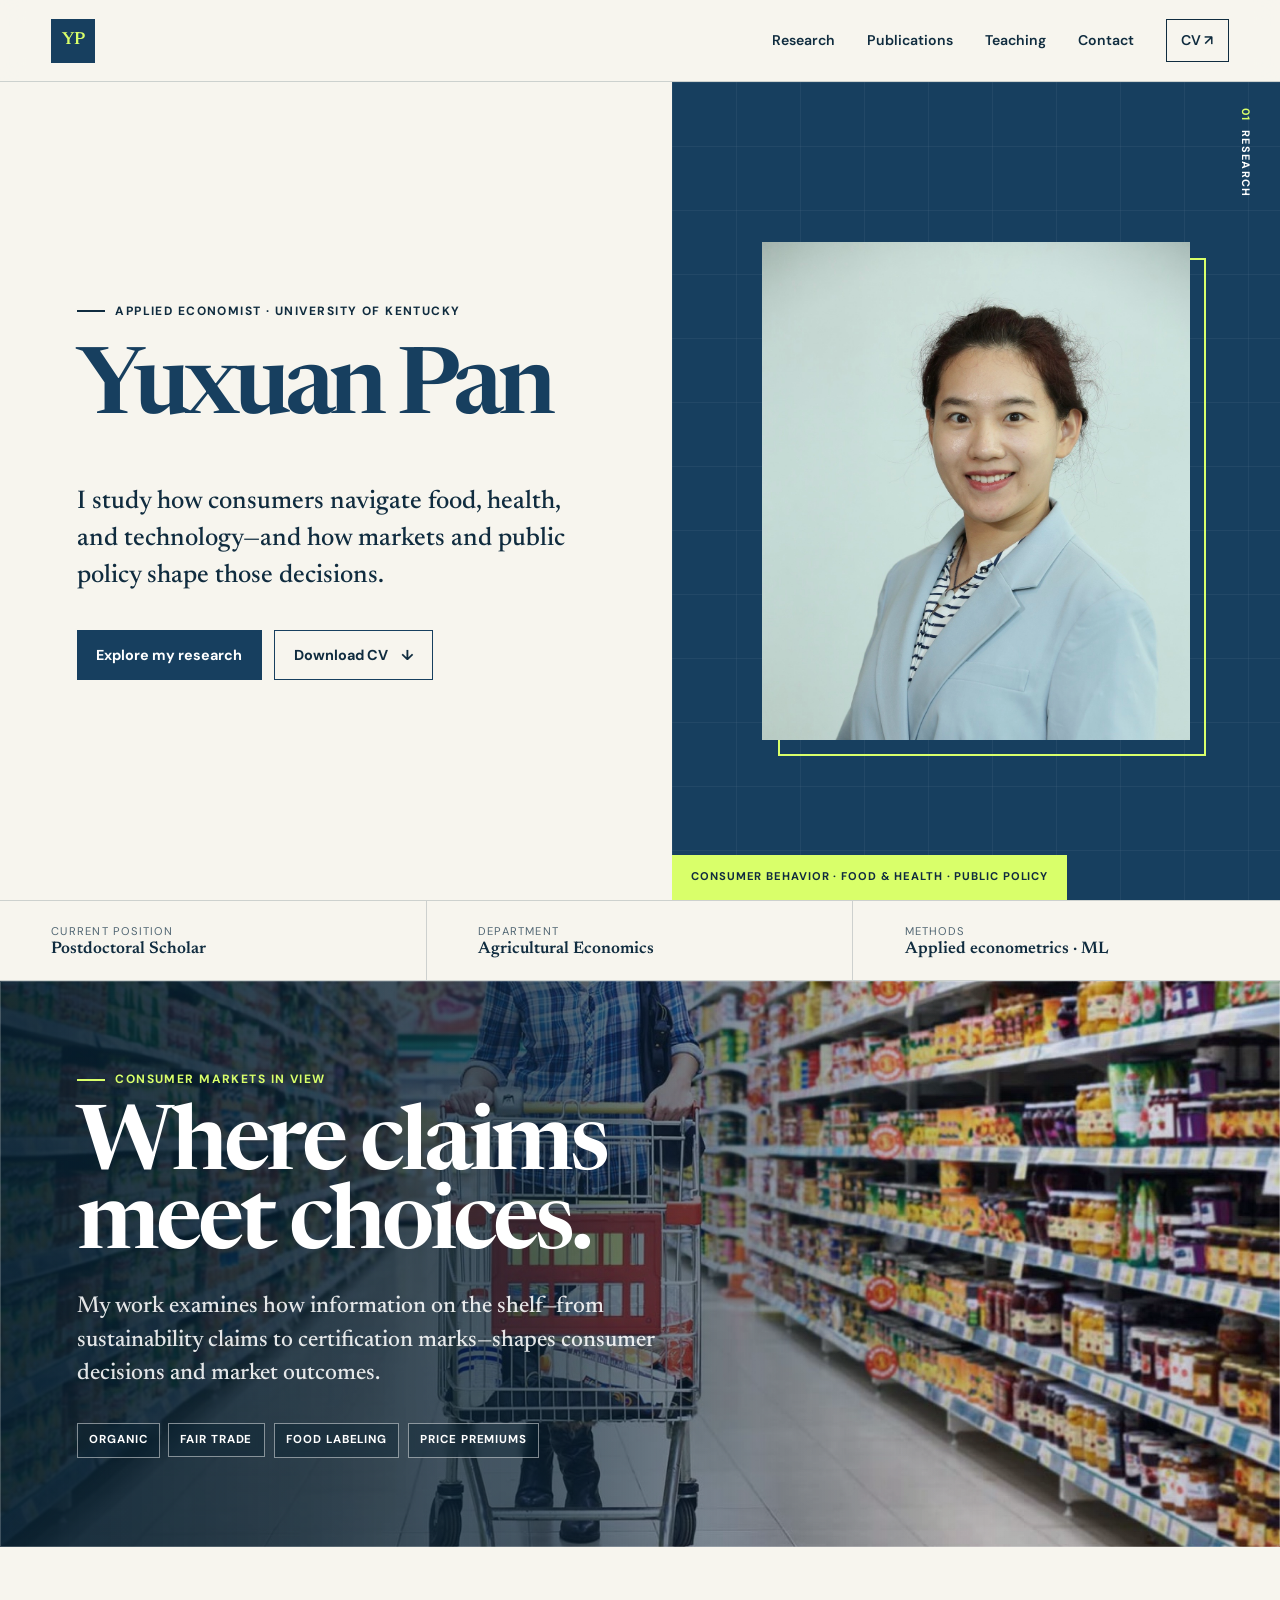
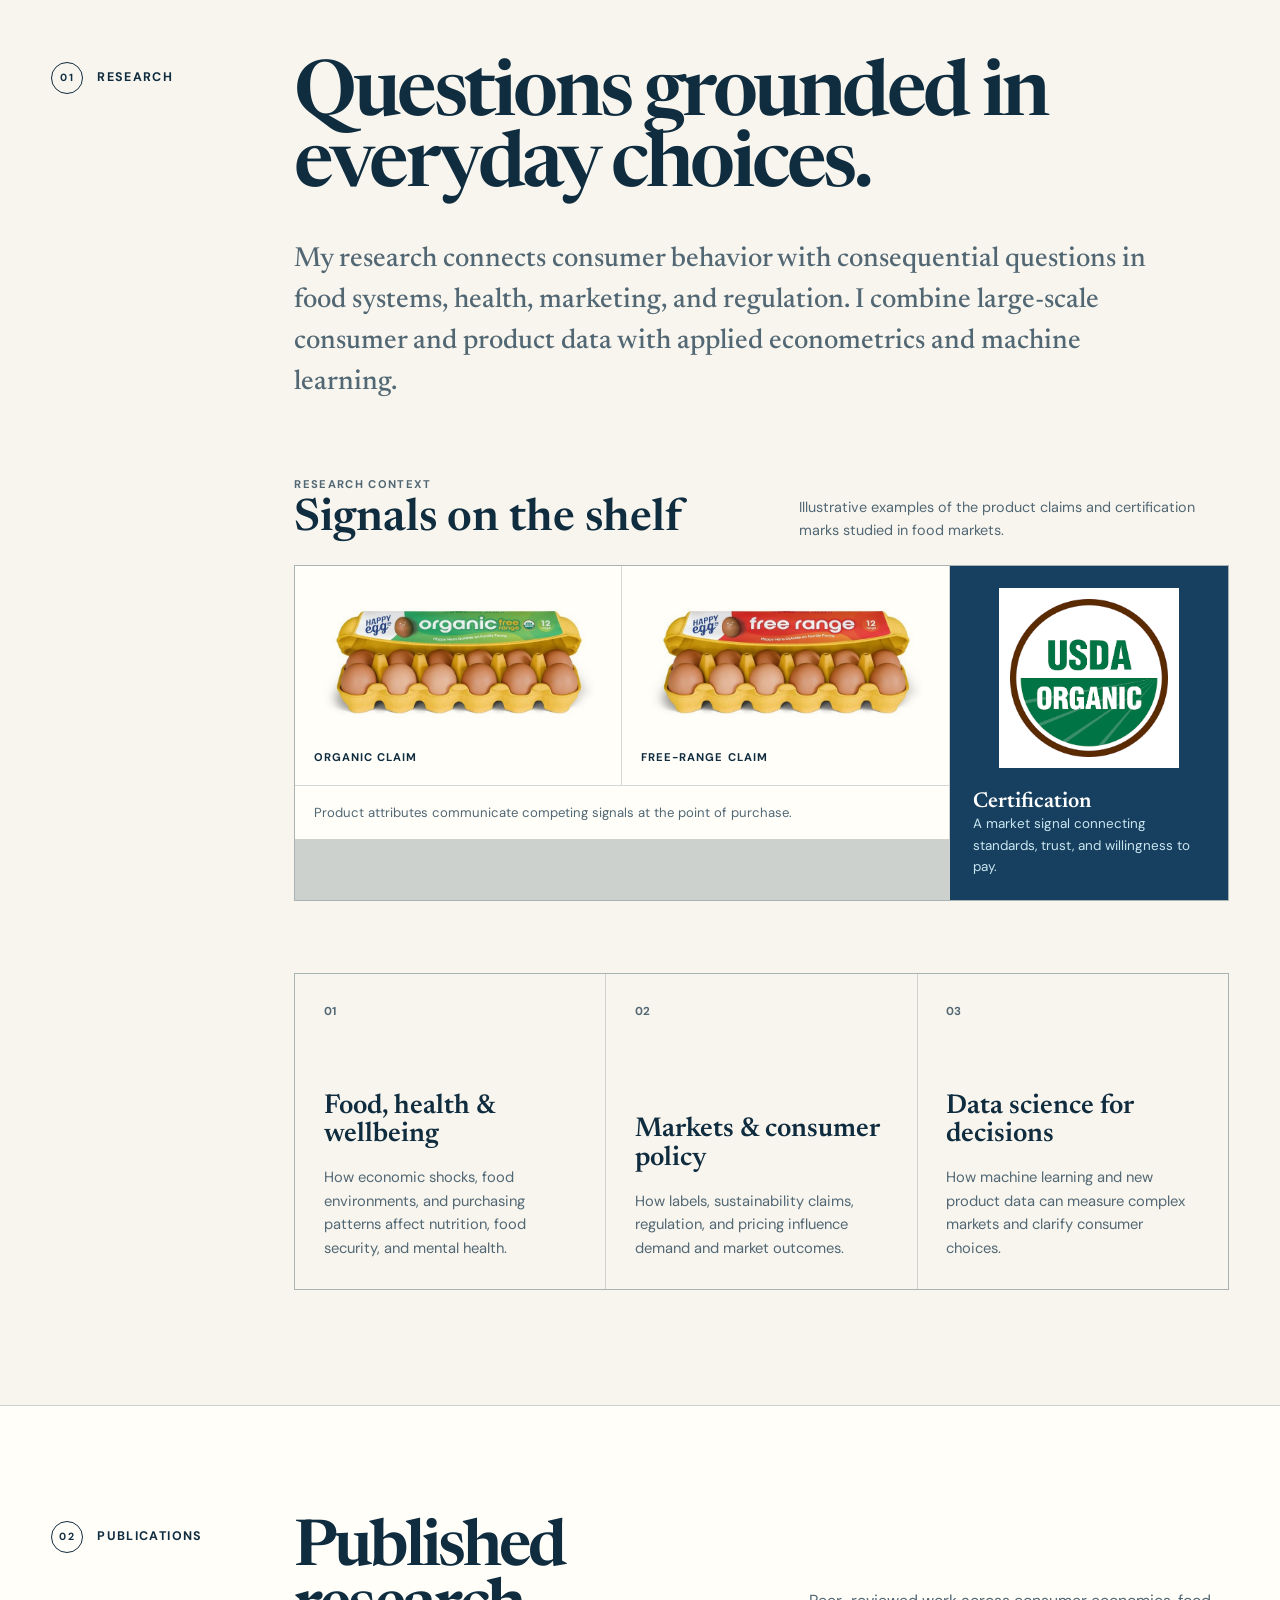
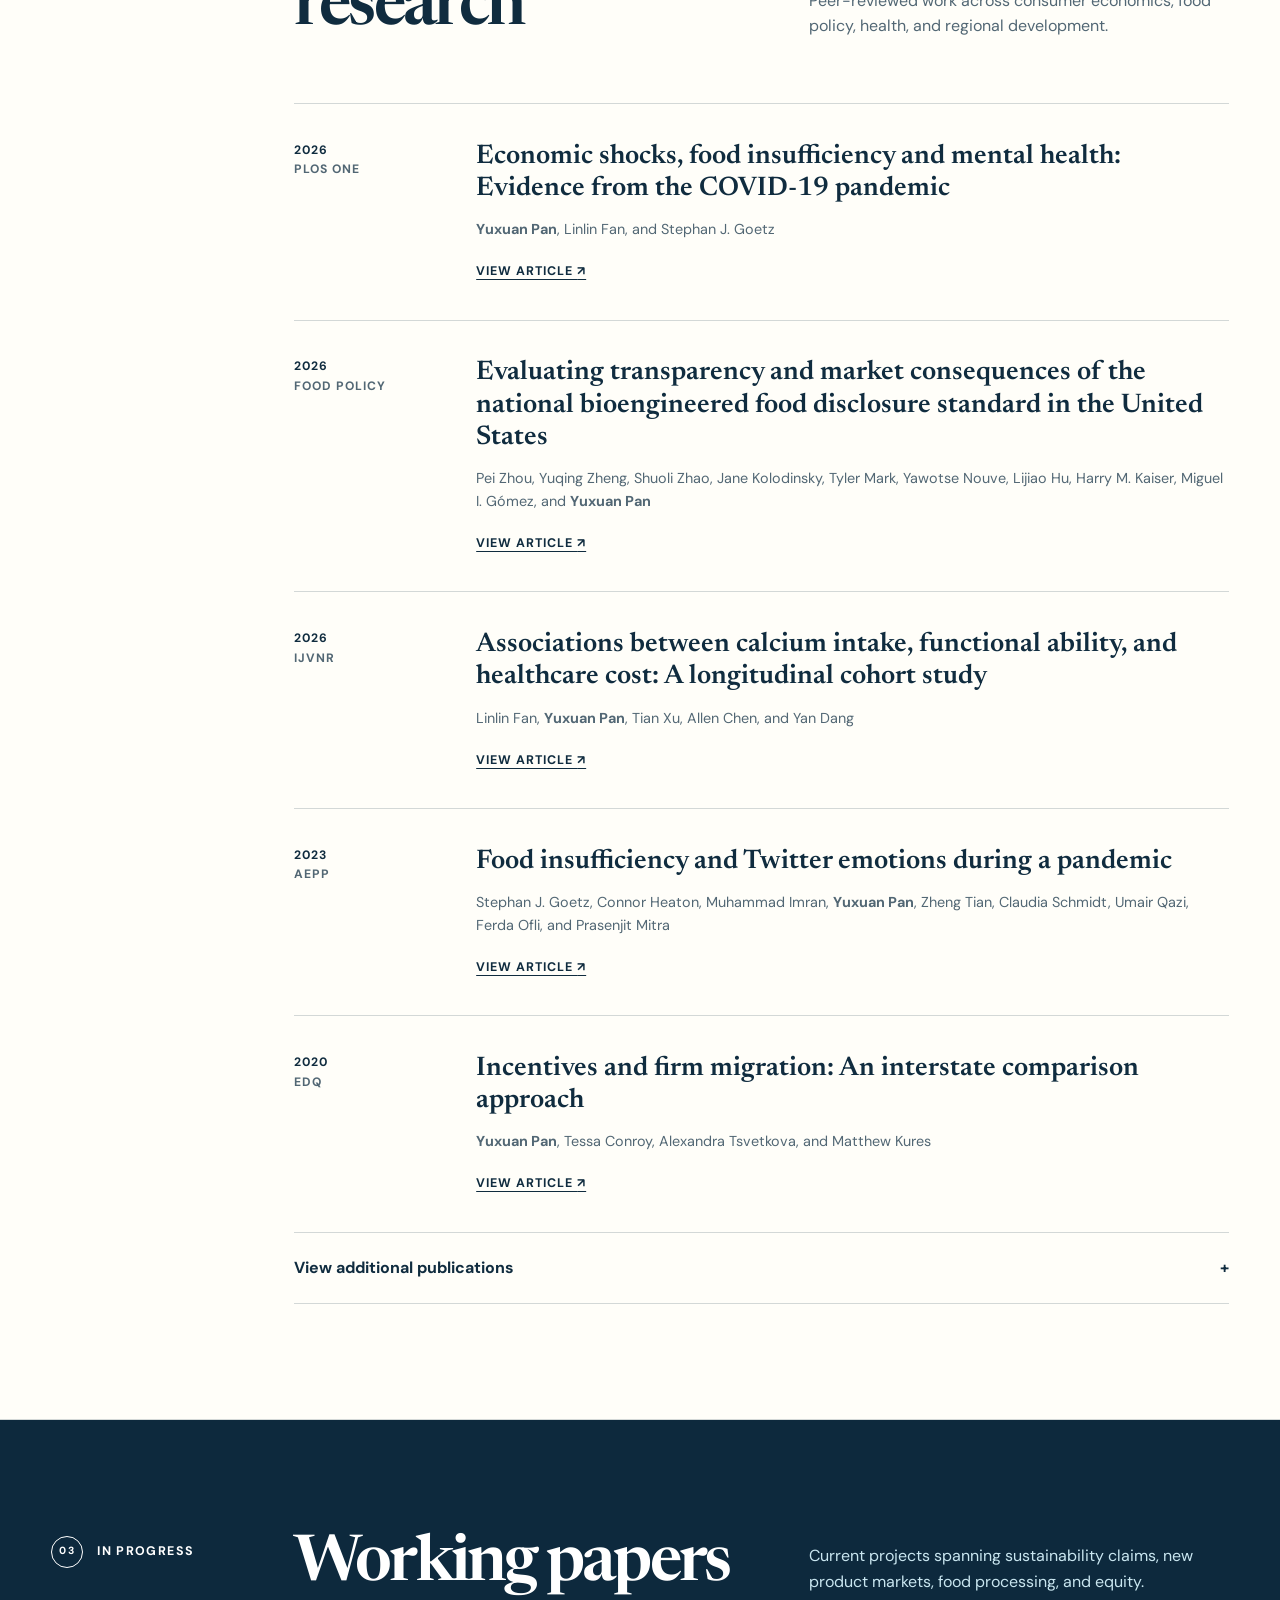
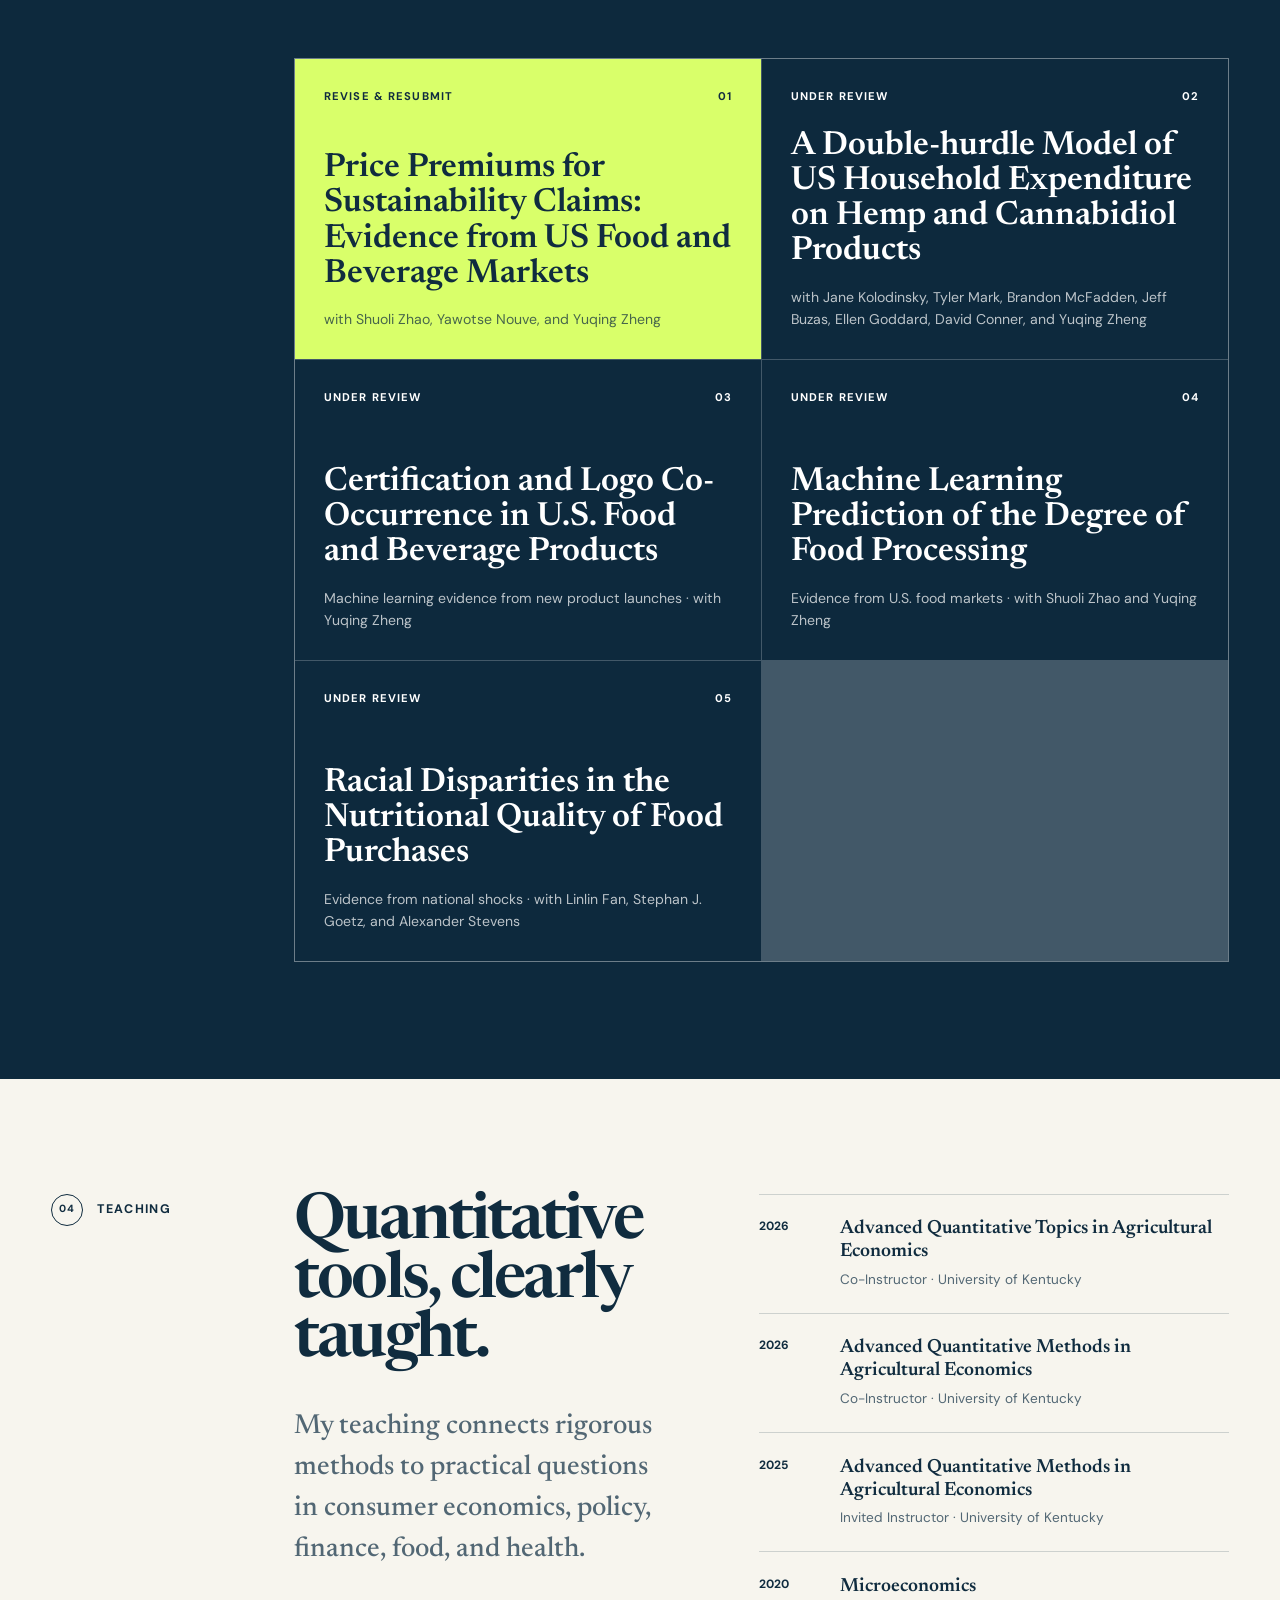
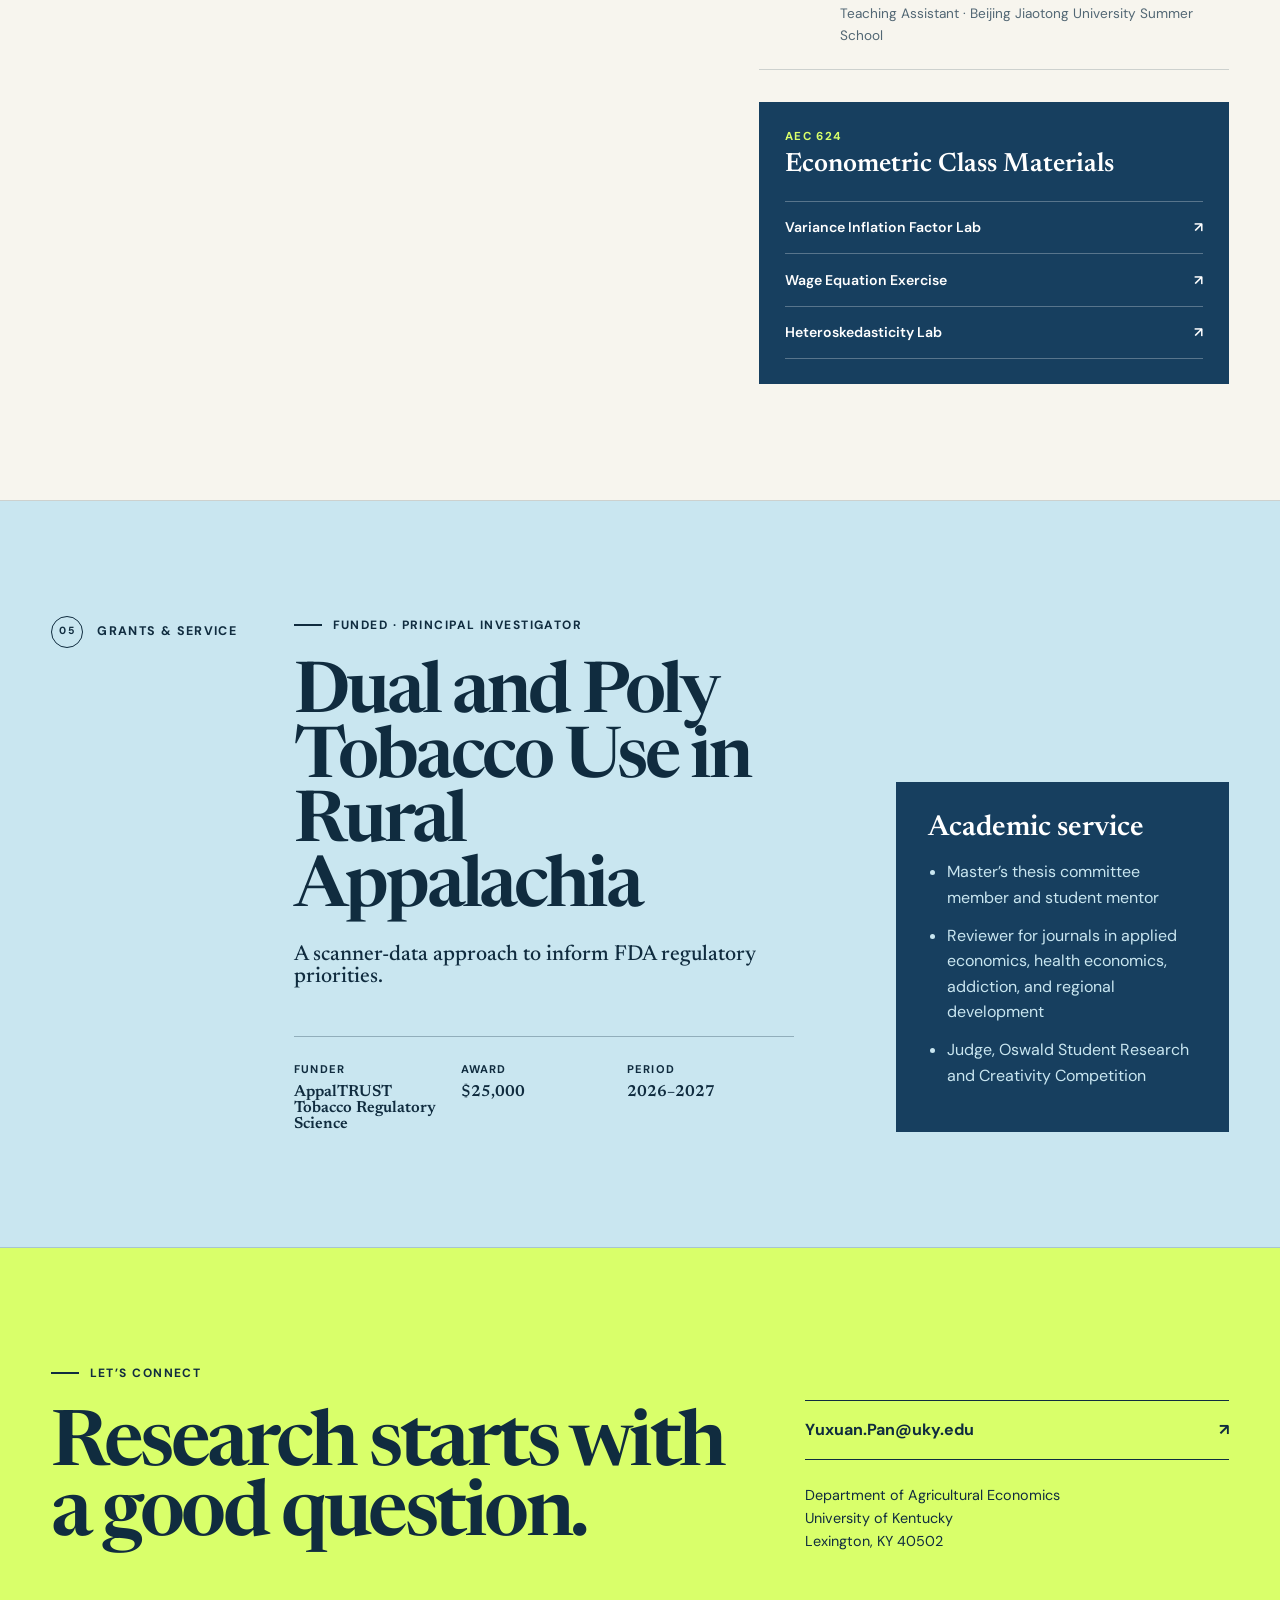
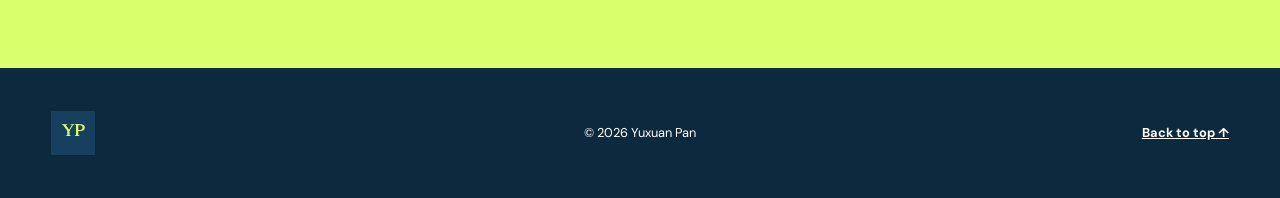
==== commit 7fb6bfc5: "Add Chapter 8 heteroskedasticity interactive lab Simulated-data lab for AEC 624: spot heteroskedasti" ====
--- a/index.html
+++ b/index.html
@@ -251,6 +251,7 @@
               <div class="material-links">
                 <a href="vif-lab.html">Variance Inflation Factor Lab <span aria-hidden="true">↗</span></a>
                 <a href="wage_equation_exercise.html">Wage Equation Exercise <span aria-hidden="true">↗</span></a>
+                <a href="heteroskedasticity-lab.html">Heteroskedasticity Lab <span aria-hidden="true">↗</span></a>
               </div>
             </aside>
           </div>
